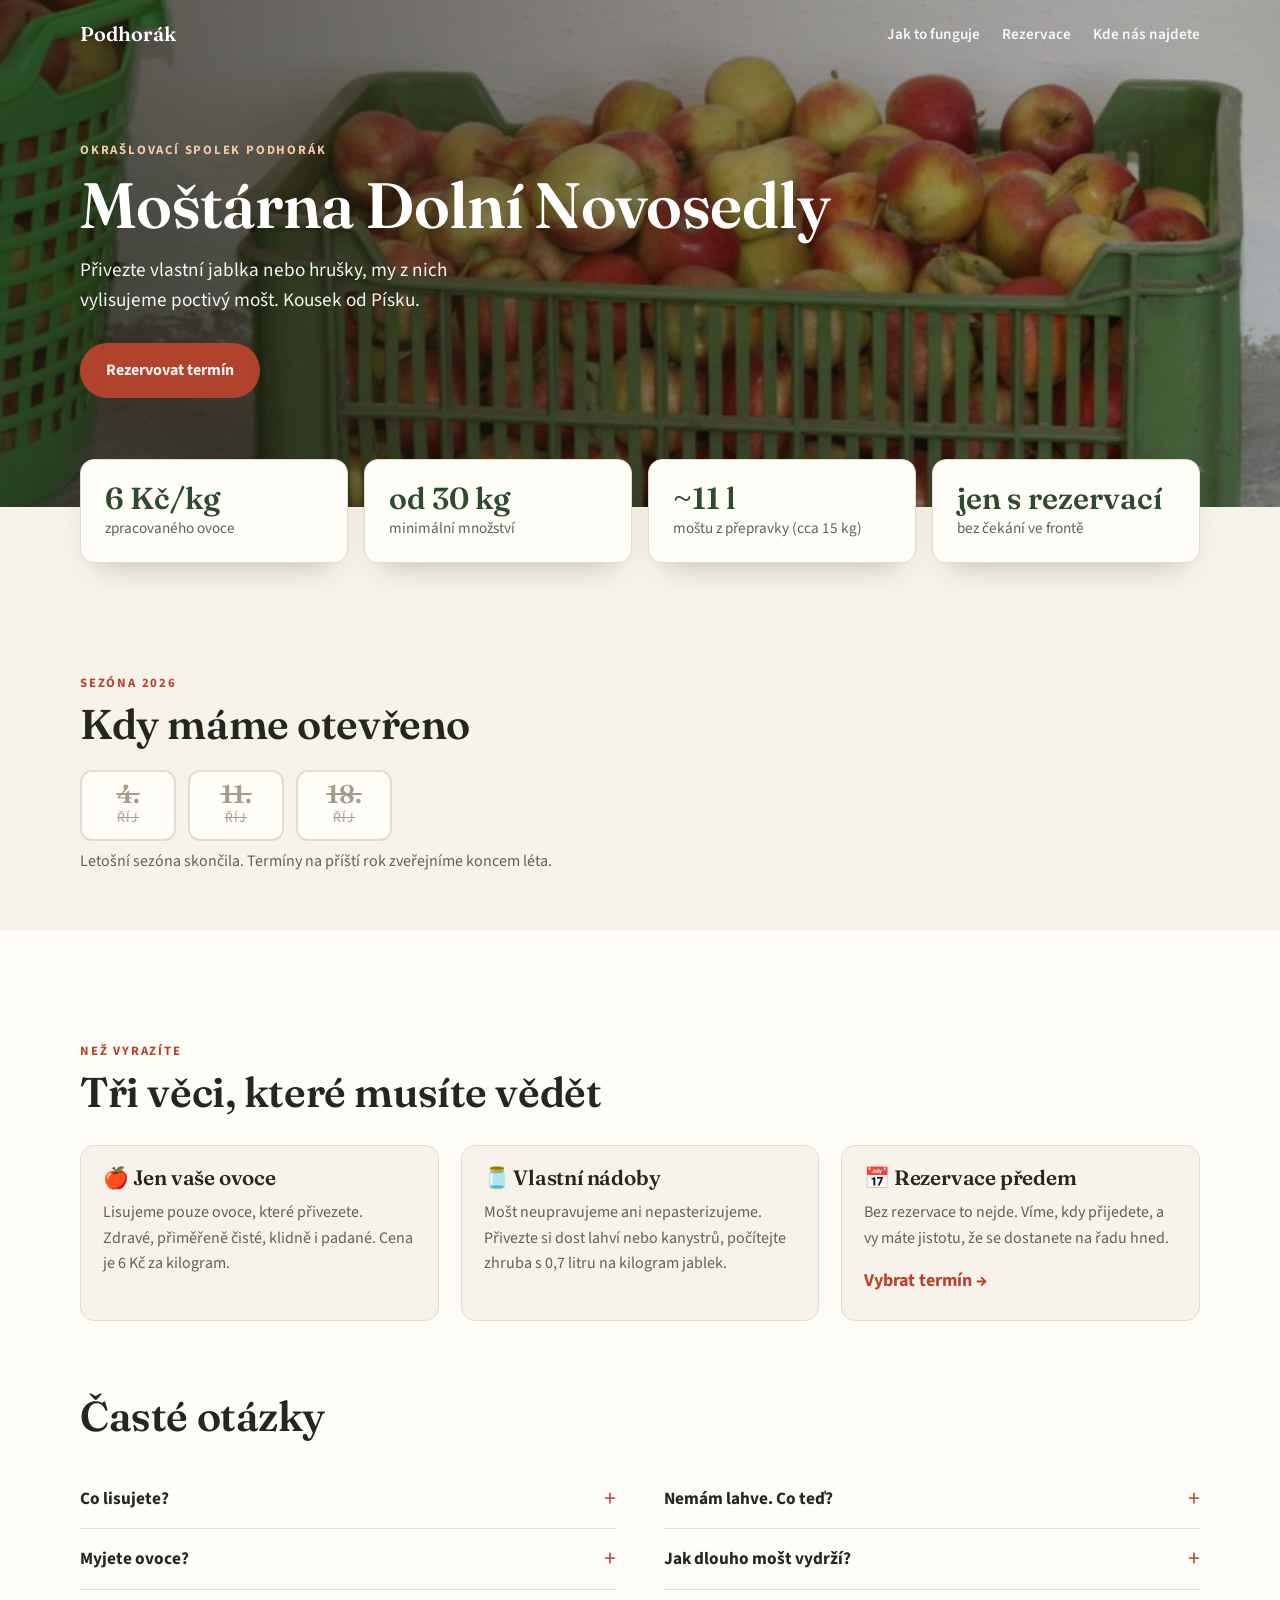
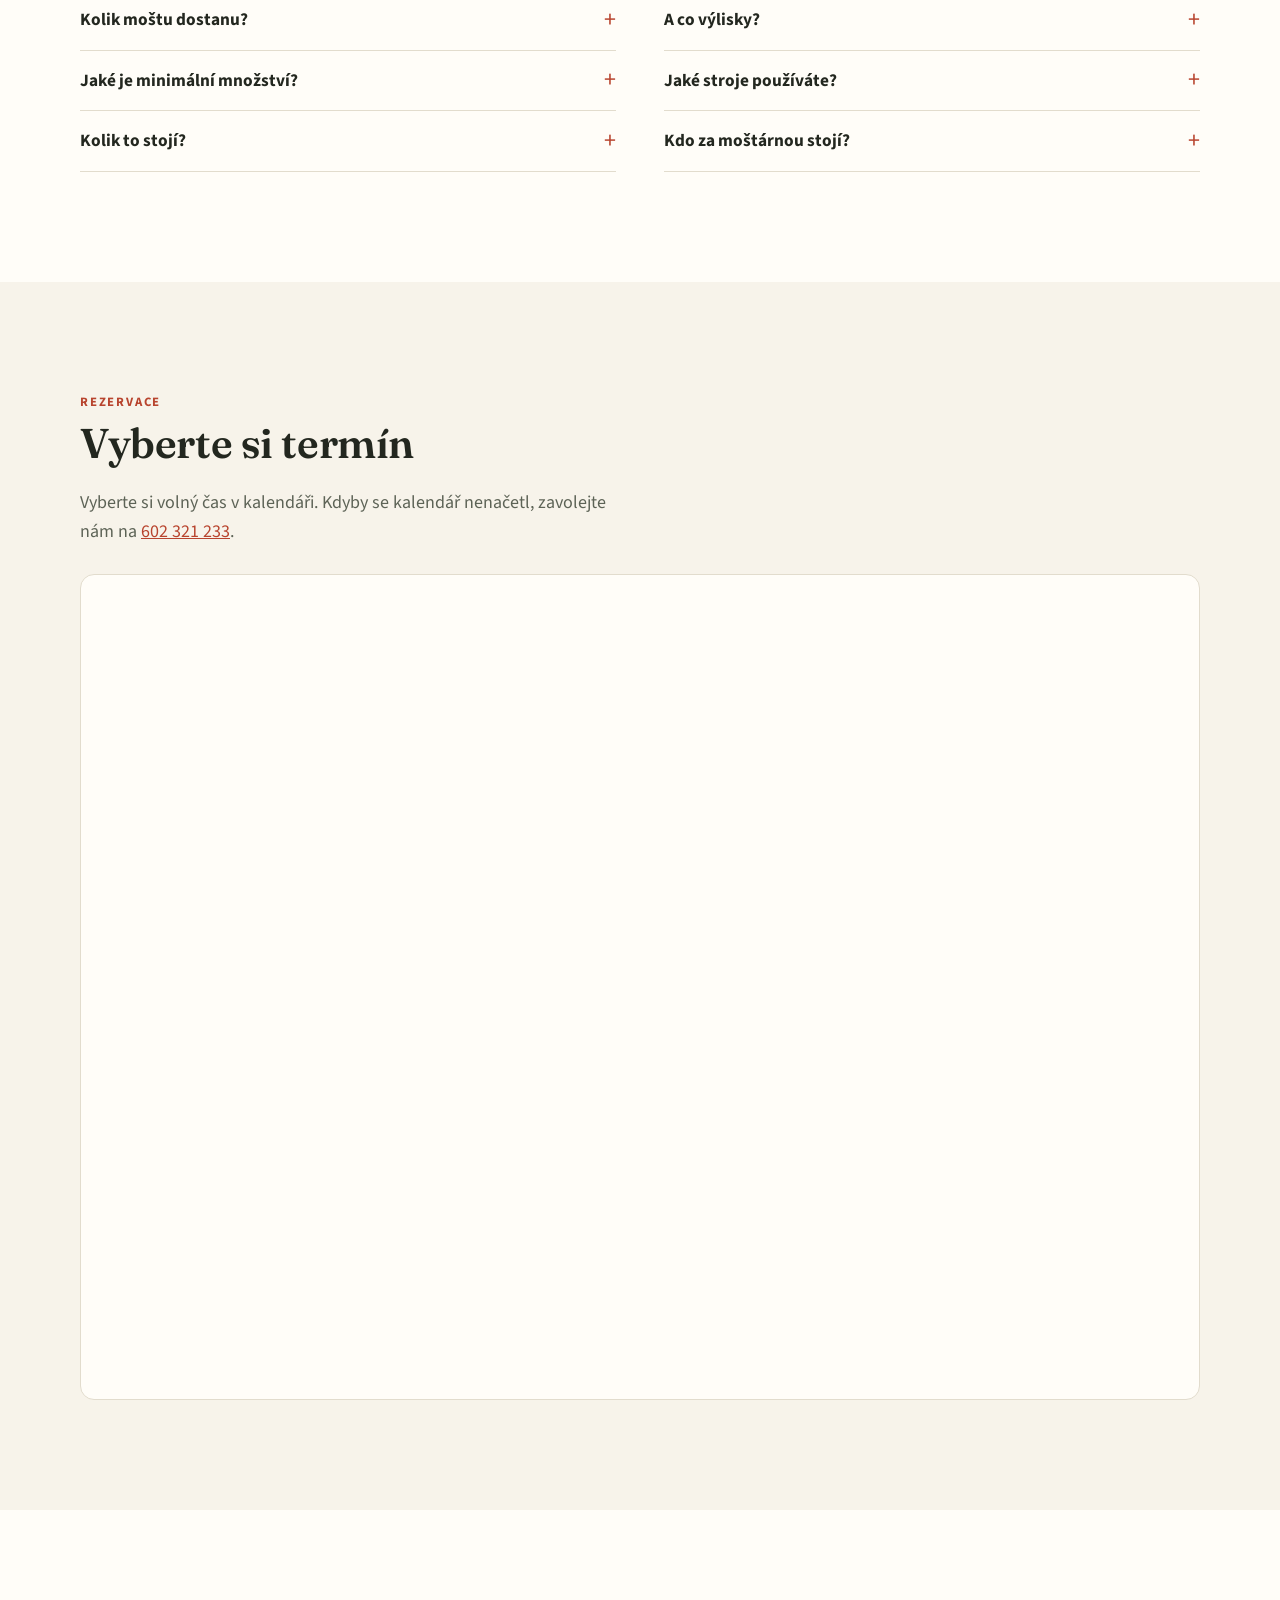
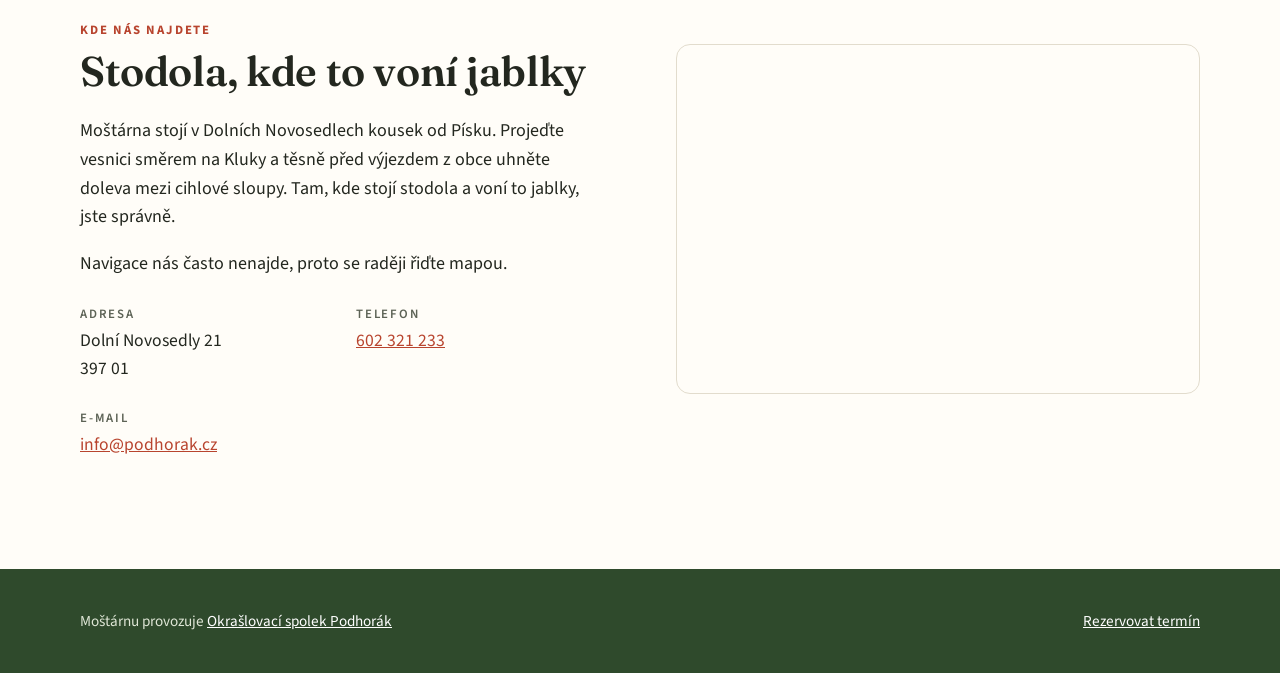
==== mostarna/index.html @ 6e4a4697 "Nový statický web pro GitHub Pages Co-Authored-By: Claude Opus 5.5 <noreply@anthropic.com> Claude-Se" ====
<!doctype html>
<html lang="cs">
<head>
  <meta charset="utf-8">
  <meta name="viewport" content="width=device-width, initial-scale=1">
  <title>Moštárna Dolní Novosedly – moštování ovoce u Písku</title>
  <meta name="description" content="Moštárna v Dolních Novosedlech u Písku. Vylisujeme mošt z vašich jablek a hrušek, 6 Kč/kg, od 30 kg ovoce, jen po rezervaci. Provozuje Okrašlovací spolek Podhorák.">
  <meta property="og:title" content="Moštárna Dolní Novosedly">
  <meta property="og:description" content="Mošt z vašeho ovoce. 6 Kč/kg, od 30 kg, jen po rezervaci.">
  <meta property="og:image" content="https://podhorak.cz/img/jablka.jpg">
  <link rel="icon" href="data:image/svg+xml,%3Csvg xmlns='http://www.w3.org/2000/svg' viewBox='0 0 100 100'%3E%3Ctext y='.9em' font-size='90'%3E🍎%3C/text%3E%3C/svg%3E">
  <link rel="preconnect" href="https://fonts.googleapis.com">
  <link rel="preconnect" href="https://fonts.gstatic.com" crossorigin>
  <link href="https://fonts.googleapis.com/css2?family=Fraunces:opsz,wght@9..144,600&family=Source+Sans+3:wght@400;600;700&display=swap" rel="stylesheet">
  <link rel="stylesheet" href="../style.css">
</head>
<body>

<nav class="nav">
  <div class="wrap">
    <a class="brand" href="../">Podhorák</a>
    <ul>
      <li class="hide-sm"><a href="#jak-to-funguje">Jak to funguje</a></li>
      <li><a href="#rezervace">Rezervace</a></li>
      <li><a href="#kde">Kde nás najdete</a></li>
    </ul>
  </div>
</nav>

<header class="page-head" style="background-image:url('../img/jablka.jpg')">
  <div class="wrap">
    <div class="eyebrow" style="color:#f3c9a8">Okrašlovací spolek Podhorák</div>
    <h1>Moštárna Dolní&nbsp;Novosedly</h1>
    <p>Přivezte vlastní jablka nebo hrušky, my z nich vylisujeme poctivý mošt. Kousek od Písku.</p>
    <p style="margin-top:1.4em"><a class="btn btn-primary" href="#rezervace">Rezervovat termín</a></p>
  </div>
</header>

<div class="wrap">
  <div class="facts">
    <div class="fact"><div class="big">6 Kč/kg</div><div class="small">zpracovaného ovoce</div></div>
    <div class="fact"><div class="big">od 30 kg</div><div class="small">minimální množství</div></div>
    <div class="fact"><div class="big">~11 l</div><div class="small">moštu z přepravky (cca 15 kg)</div></div>
    <div class="fact"><div class="big">jen s rezervací</div><div class="small">bez čekání ve frontě</div></div>
  </div>
</div>

<section style="padding-bottom:40px">
  <div class="wrap">
    <div class="eyebrow">Sezóna <span id="sezona-rok">2026</span></div>
    <h2>Kdy máme otevřeno</h2>
    <div class="dates" id="terminy">
      <div class="date"><div class="d">4.</div><div class="m">říj</div></div>
      <div class="date"><div class="d">11.</div><div class="m">říj</div></div>
      <div class="date"><div class="d">18.</div><div class="m">říj</div></div>
    </div>
    <p class="season-note" id="terminy-poznamka">Otevřeno vždy v neděli, jen po rezervaci.</p>
  </div>
</section>

<section id="jak-to-funguje" class="section-alt">
  <div class="wrap">
    <div class="eyebrow">Než vyrazíte</div>
    <h2>Tři věci, které musíte vědět</h2>
    <div class="cards" style="margin-top:28px">
      <div class="card"><div class="card-body">
        <h3>🍎 Jen vaše ovoce</h3>
        <p>Lisujeme pouze ovoce, které přivezete. Zdravé, přiměřeně čisté, klidně i padané. Cena je 6 Kč za kilogram.</p>
      </div></div>
      <div class="card"><div class="card-body">
        <h3>🫙 Vlastní nádoby</h3>
        <p>Mošt neupravujeme ani nepasterizujeme. Přivezte si dost lahví nebo kanystrů, počítejte zhruba s 0,7 litru na kilogram jablek.</p>
      </div></div>
      <div class="card"><div class="card-body">
        <h3>📅 Rezervace předem</h3>
        <p>Bez rezervace to nejde. Víme, kdy přijedete, a vy máte jistotu, že se dostanete na řadu hned.</p>
        <a class="more" href="#rezervace">Vybrat termín →</a>
      </div></div>
    </div>

    <h2 style="margin-top:72px">Časté otázky</h2>
    <div class="faq">
      <div>
        <details>
          <summary>Co lisujete?</summary>
          <p>Hlavně jablka, sem tam i hrušky. Nejlepší je tvrdé a šťavnaté ovoce. Přezrálá a moučnatá jablka se na mošt nehodí. Nahnilé nebo špinavé ovoce nezpracujeme.</p>
        </details>
        <details>
          <summary>Myjete ovoce?</summary>
          <p>Ne, ovoce musí být přiměřeně čisté už při příjezdu. Nemusí být trhané ze stromu, padané je v pořádku, hlavně ať je zdravé a čisté.</p>
        </details>
        <details>
          <summary>Kolik moštu dostanu?</summary>
          <p>Náš lis vyždímá z jablek přibližně 75 % šťávy. Z jedné přepravky (cca 15 kg) vám tak nateče kolem 11 litrů moštu. Dost na to, abyste zásobili rodinu i sousedy.</p>
        </details>
        <details>
          <summary>Jaké je minimální množství?</summary>
          <p>Lisujeme od 30 kg ovoce. Menší dávka by v lisu působila spíš jako ochutnávka než pořádná práce.</p>
        </details>
        <details>
          <summary>Kolik to stojí?</summary>
          <p>6 Kč za 1 kg zpracovaného ovoce. Cenu jsme naposledy upravili v sezóně 2025, kdy jsme ji po letech zvedli kvůli rostoucím nákladům na provoz.</p>
        </details>
      </div>
      <div>
        <details>
          <summary>Nemám lahve. Co teď?</summary>
          <p>Občas máme pár PET lahví v zásobě, ale spoléhat se na to nevyplatí. Přivezte si radši vlastní, jinak budete muset mošt vypít rovnou u stodoly.</p>
        </details>
        <details>
          <summary>Jak dlouho mošt vydrží?</summary>
          <p>Mošt je čerstvý a nepasterizovaný, takže v lednici vydrží jen pár dní. Na delší skladování si ho doma zapasterujte nebo zamrazte.</p>
        </details>
        <details>
          <summary>A co výlisky?</summary>
          <p>Po lisování zůstane zhruba čtvrtina hmotnosti ovoce jako výlisky. Zabalíme vám je do pytle a je na vás, jestli z nich bude kompost, krmení pro zvířata, nebo domácí experiment. Nechce se vám je vozit? Za 50 Kč se jich zbavíme za vás.</p>
        </details>
        <details>
          <summary>Jaké stroje používáte?</summary>
          <p>Ovoce nejdřív nadrtíme a pak slisujeme na plachetkovém lisu. Používáme spolehlivé stroje Voran z Rakouska.</p>
        </details>
        <details>
          <summary>Kdo za moštárnou stojí?</summary>
          <p>Moštárnu provozuje <a href="../">Okrašlovací spolek Podhorák</a>, skupina přátel se slabostí pro přírodu, sady a vesnický život. Lisování je jen jedna z našich aktivit, ale upřímně: ta nejšťavnatější.</p>
        </details>
      </div>
    </div>
  </div>
</section>

<section id="rezervace">
  <div class="wrap">
    <div class="eyebrow">Rezervace</div>
    <h2>Vyberte si termín</h2>
    <p style="color:var(--muted);max-width:60ch">Vyberte si volný čas v kalendáři. Kdyby se kalendář nenačetl, zavolejte nám na <a href="tel:+420602321233">602 321 233</a>.</p>
    <div class="booking">
      <div style="max-width:100%;height:800px;" class="reservanto-iframe" data-id="18848" data-resourceid="27231" data-serviceid="63495"></div>
    </div>
  </div>
</section>

<section id="kde" class="section-alt">
  <div class="wrap split" style="align-items:start">
    <div>
      <div class="eyebrow">Kde nás najdete</div>
      <h2>Stodola, kde to voní jablky</h2>
      <p>Moštárna stojí v Dolních Novosedlech kousek od Písku. Projeďte vesnici směrem na Kluky a těsně před výjezdem z obce uhněte doleva mezi cihlové sloupy. Tam, kde stojí stodola a voní to jablky, jste správně.</p>
      <p>Navigace nás často nenajde, proto se raději řiďte mapou.</p>
      <div class="contact-grid" style="margin-top:28px">
        <div><h3>Adresa</h3><p>Dolní Novosedly 21<br>397 01</p></div>
        <div><h3>Telefon</h3><p><a href="tel:+420602321233">602 321 233</a></p></div>
        <div><h3>E-mail</h3><p><a href="mailto:info@podhorak.cz">info@podhorak.cz</a></p></div>
      </div>
    </div>
    <div class="map">
      <iframe src="https://frame.mapy.cz/s/gebevecota" title="Mapa moštárny v Dolních Novosedlech" loading="lazy"></iframe>
    </div>
  </div>
</section>

<footer>
  <div class="wrap">
    <span>Moštárnu provozuje <a href="../">Okrašlovací spolek Podhorák</a></span>
    <a href="#rezervace">Rezervovat termín</a>
  </div>
</footer>

<script src="../sezona.js"></script>
<script defer src="https://booking.reservanto.cz/Script/reservanto-iframe.js"></script>
</body>
</html>
---- style.css ----
/* Okrašlovací spolek Podhorák – společné styly */
:root {
  --cream: #f7f3ea;
  --paper: #fffdf8;
  --ink: #23271f;
  --muted: #5d6356;
  --green: #2f4a2c;
  --green-soft: #e4ead9;
  --apple: #b8442e;
  --apple-dark: #963522;
  --line: #e2dccd;
  --radius: 14px;
  --serif: "Fraunces", Georgia, serif;
  --sans: "Source Sans 3", system-ui, -apple-system, "Segoe UI", sans-serif;
}

* { box-sizing: border-box; }
html { scroll-behavior: smooth; }
body {
  margin: 0;
  background: var(--cream);
  color: var(--ink);
  font-family: var(--sans);
  font-size: 18px;
  line-height: 1.6;
  -webkit-font-smoothing: antialiased;
}
img { max-width: 100%; display: block; }
a { color: var(--apple); }
a:hover { color: var(--apple-dark); }
h1, h2, h3 { font-family: var(--serif); font-weight: 600; line-height: 1.15; margin: 0 0 .5em; letter-spacing: -.01em; }
h2 { font-size: clamp(1.9rem, 4vw, 2.6rem); }
h3 { font-size: 1.3rem; }
p { margin: 0 0 1em; }

.wrap { width: min(1120px, 100% - 32px); margin-inline: auto; }
.eyebrow {
  font-size: .8rem; font-weight: 700; letter-spacing: .14em; text-transform: uppercase;
  color: var(--apple); margin-bottom: .6em;
}

/* Navigace */
.nav {
  position: absolute; inset: 0 0 auto; z-index: 10;
  padding: 18px 0;
}
.nav .wrap { display: flex; align-items: center; justify-content: space-between; gap: 16px; }
.brand { color: #fff; text-decoration: none; font-family: var(--serif); font-size: 1.25rem; font-weight: 600; }
.brand:hover { color: #fff; }
.nav ul { list-style: none; display: flex; gap: 22px; margin: 0; padding: 0; }
.nav ul a { color: #fff; text-decoration: none; font-weight: 600; font-size: .95rem; opacity: .92; }
.nav ul a:hover { opacity: 1; color: #fff; text-decoration: underline; text-underline-offset: 4px; }
.nav.solid { position: static; background: var(--green); }
@media (max-width: 640px) { .nav ul { gap: 14px; } .nav ul li.hide-sm { display: none; } }

/* Tlačítka */
.btn {
  display: inline-flex; align-items: center; gap: .5em;
  padding: .8em 1.5em; border-radius: 999px;
  font-weight: 700; font-size: 1rem; text-decoration: none;
  border: 2px solid transparent; transition: transform .15s, background .15s;
}
.btn:hover { transform: translateY(-1px); }
.btn-primary { background: var(--apple); color: #fff; }
.btn-primary:hover { background: var(--apple-dark); color: #fff; }
.btn-ghost { border-color: rgba(255,255,255,.85); color: #fff; }
.btn-ghost:hover { background: rgba(255,255,255,.12); color: #fff; }
.btn-green { background: var(--green); color: #fff; }
.btn-green:hover { background: #22371f; color: #fff; }

/* Hero s prolínáním fotek */
.hero {
  position: relative; min-height: 100svh; display: grid; place-items: center;
  color: #fff; text-align: center; overflow: hidden; background: #3b4a33;
}
.hero .slide {
  position: absolute; inset: 0; background-size: cover; background-position: center;
  opacity: 0; animation: fade 21s infinite;
}
.hero .slide:nth-child(1) { animation-delay: 0s; }
.hero .slide:nth-child(2) { animation-delay: 7s; }
.hero .slide:nth-child(3) { animation-delay: 14s; }
@keyframes fade {
  0% { opacity: 0; transform: scale(1.04); }
  5% { opacity: 1; }
  33% { opacity: 1; }
  38% { opacity: 0; transform: scale(1); }
  100% { opacity: 0; }
}
@media (prefers-reduced-motion: reduce) {
  .hero .slide { animation: none; }
  .hero .slide:nth-child(1) { opacity: 1; }
}
.hero::after {
  content: ""; position: absolute; inset: 0;
  background: linear-gradient(180deg, rgba(0,0,0,.35) 0%, rgba(0,0,0,.15) 40%, rgba(0,0,0,.5) 100%);
}
.hero-content { position: relative; z-index: 2; padding: 120px 16px 80px; }
.hero h1 { font-size: clamp(2.4rem, 7vw, 4.6rem); margin-bottom: .25em; text-shadow: 0 2px 20px rgba(0,0,0,.3); }
.hero .lead { font-size: clamp(1.05rem, 2.4vw, 1.3rem); max-width: 34ch; margin: 0 auto 1.8em; opacity: .95; }
.hero .actions { display: flex; gap: 14px; justify-content: center; flex-wrap: wrap; }

/* Pruh se sezónou moštárny */
.season-strip {
  background: var(--green); color: #fff; padding: 18px 0;
}
.season-strip .wrap { display: flex; align-items: center; justify-content: space-between; gap: 16px; flex-wrap: wrap; }
.season-strip p { margin: 0; font-size: 1.05rem; }
.season-strip strong { font-weight: 700; }
.season-strip a.btn { padding: .6em 1.2em; }

/* Sekce */
section { padding: clamp(64px, 9vw, 110px) 0; }
.section-alt { background: var(--paper); }

.split { display: grid; grid-template-columns: 1fr 1fr; gap: clamp(32px, 6vw, 72px); align-items: center; }
@media (max-width: 820px) { .split { grid-template-columns: 1fr; } }
.photo { border-radius: var(--radius); overflow: hidden; box-shadow: 0 20px 40px -18px rgba(35,39,31,.35); }
.photo img { width: 100%; height: 100%; object-fit: cover; }

/* Aktivity */
.cards { display: grid; grid-template-columns: repeat(auto-fit, minmax(240px, 1fr)); gap: 22px; margin-top: 36px; }
.card {
  background: var(--paper); border: 1px solid var(--line); border-radius: var(--radius);
  overflow: hidden; display: flex; flex-direction: column;
}
.section-alt .card { background: var(--cream); }
.card img { aspect-ratio: 4 / 3; object-fit: cover; width: 100%; height: auto; }
.card-body { padding: 20px 22px 24px; flex: 1; display: flex; flex-direction: column; }
.card-body p { color: var(--muted); font-size: 1rem; }
.card-body .more { margin-top: auto; font-weight: 700; text-decoration: none; }
.card-body .more:hover { text-decoration: underline; }

/* Galerie křížů */
.gallery { display: grid; grid-template-columns: repeat(4, 1fr); gap: 12px; margin-top: 32px; }
.gallery figure { margin: 0; border-radius: 10px; overflow: hidden; }
.gallery img { aspect-ratio: 1; object-fit: cover; width: 100%; transition: transform .4s; }
.gallery figure:hover img { transform: scale(1.04); }
@media (max-width: 720px) { .gallery { grid-template-columns: repeat(2, 1fr); } }

/* Členství */
.join {
  background: var(--apple); color: #fff; border-radius: var(--radius);
  padding: clamp(32px, 5vw, 56px); display: flex; justify-content: space-between; align-items: center;
  gap: 24px; flex-wrap: wrap;
}
.join h2 { margin: 0 0 .2em; }
.join p { margin: 0; opacity: .92; }
.join .btn { background: #fff; color: var(--apple-dark); }
.join .btn:hover { background: var(--cream); color: var(--apple-dark); }

/* Kontakt */
.contact-grid { display: grid; grid-template-columns: repeat(auto-fit, minmax(220px, 1fr)); gap: 28px; margin-top: 28px; }
.contact-grid h3 { font-family: var(--sans); font-size: .8rem; letter-spacing: .14em; text-transform: uppercase; color: var(--muted); margin-bottom: .4em; }
.contact-grid p { margin: 0; font-size: 1.1rem; }

/* Moštárna – podstránka */
.page-head {
  position: relative; color: #fff; padding: clamp(80px, 12vw, 140px) 0 clamp(56px, 8vw, 90px);
  background: #4a3a24 center / cover no-repeat;
}
.page-head::after { content: ""; position: absolute; inset: 0; background: linear-gradient(90deg, rgba(30,24,14,.75), rgba(30,24,14,.3)); }
.page-head .wrap { position: relative; z-index: 2; }
.page-head h1 { font-size: clamp(2.4rem, 6vw, 4rem); margin-bottom: .2em; }
.page-head p { font-size: 1.2rem; max-width: 40ch; opacity: .95; }

.facts { display: grid; grid-template-columns: repeat(auto-fit, minmax(200px, 1fr)); gap: 16px; margin-top: -48px; position: relative; z-index: 3; }
.fact {
  background: var(--paper); border-radius: var(--radius); padding: 22px 24px;
  box-shadow: 0 16px 34px -20px rgba(35,39,31,.4); border: 1px solid var(--line);
}
.fact .big { font-family: var(--serif); font-size: 1.9rem; font-weight: 600; color: var(--green); line-height: 1.1; }
.fact .small { color: var(--muted); font-size: .95rem; }

.dates { display: flex; gap: 12px; flex-wrap: wrap; margin: 18px 0 8px; }
.date {
  background: var(--paper); border: 2px solid var(--green); color: var(--green);
  border-radius: 12px; padding: 10px 16px; text-align: center; min-width: 96px;
}
.date .d { font-family: var(--serif); font-size: 1.6rem; font-weight: 600; line-height: 1; }
.date .m { font-size: .85rem; text-transform: uppercase; letter-spacing: .08em; }
.date.past { border-color: var(--line); color: #a39d8e; text-decoration: line-through; }
.date.next { background: var(--green); color: #fff; }
.season-note { color: var(--muted); font-size: 1rem; }

.faq { display: grid; grid-template-columns: repeat(2, 1fr); gap: 0 48px; margin-top: 28px; }
@media (max-width: 820px) { .faq { grid-template-columns: 1fr; } }
details { border-bottom: 1px solid var(--line); padding: 16px 0; }
summary {
  cursor: pointer; font-weight: 700; font-size: 1.08rem; list-style: none;
  display: flex; justify-content: space-between; gap: 16px; align-items: center;
}
summary::-webkit-details-marker { display: none; }
summary::after { content: "+"; font-size: 1.5rem; font-weight: 400; color: var(--apple); line-height: 1; }
details[open] summary::after { content: "−"; }
details p { margin: .7em 0 0; color: var(--muted); }

.booking { background: var(--paper); border: 1px solid var(--line); border-radius: var(--radius); padding: 12px; margin-top: 28px; }
.booking .reservanto-iframe { max-width: 100% !important; width: 100%; }

.map { border-radius: var(--radius); overflow: hidden; border: 1px solid var(--line); margin-top: 24px; aspect-ratio: 3 / 2; }
.map iframe { width: 100%; height: 100%; border: 0; display: block; }
@media (max-width: 600px) { .map { aspect-ratio: 1; } }

/* Patička */
footer { background: var(--green); color: #dfe6d6; padding: 40px 0; font-size: .95rem; }
footer .wrap { display: flex; justify-content: space-between; gap: 20px; flex-wrap: wrap; }
footer a { color: #fff; }
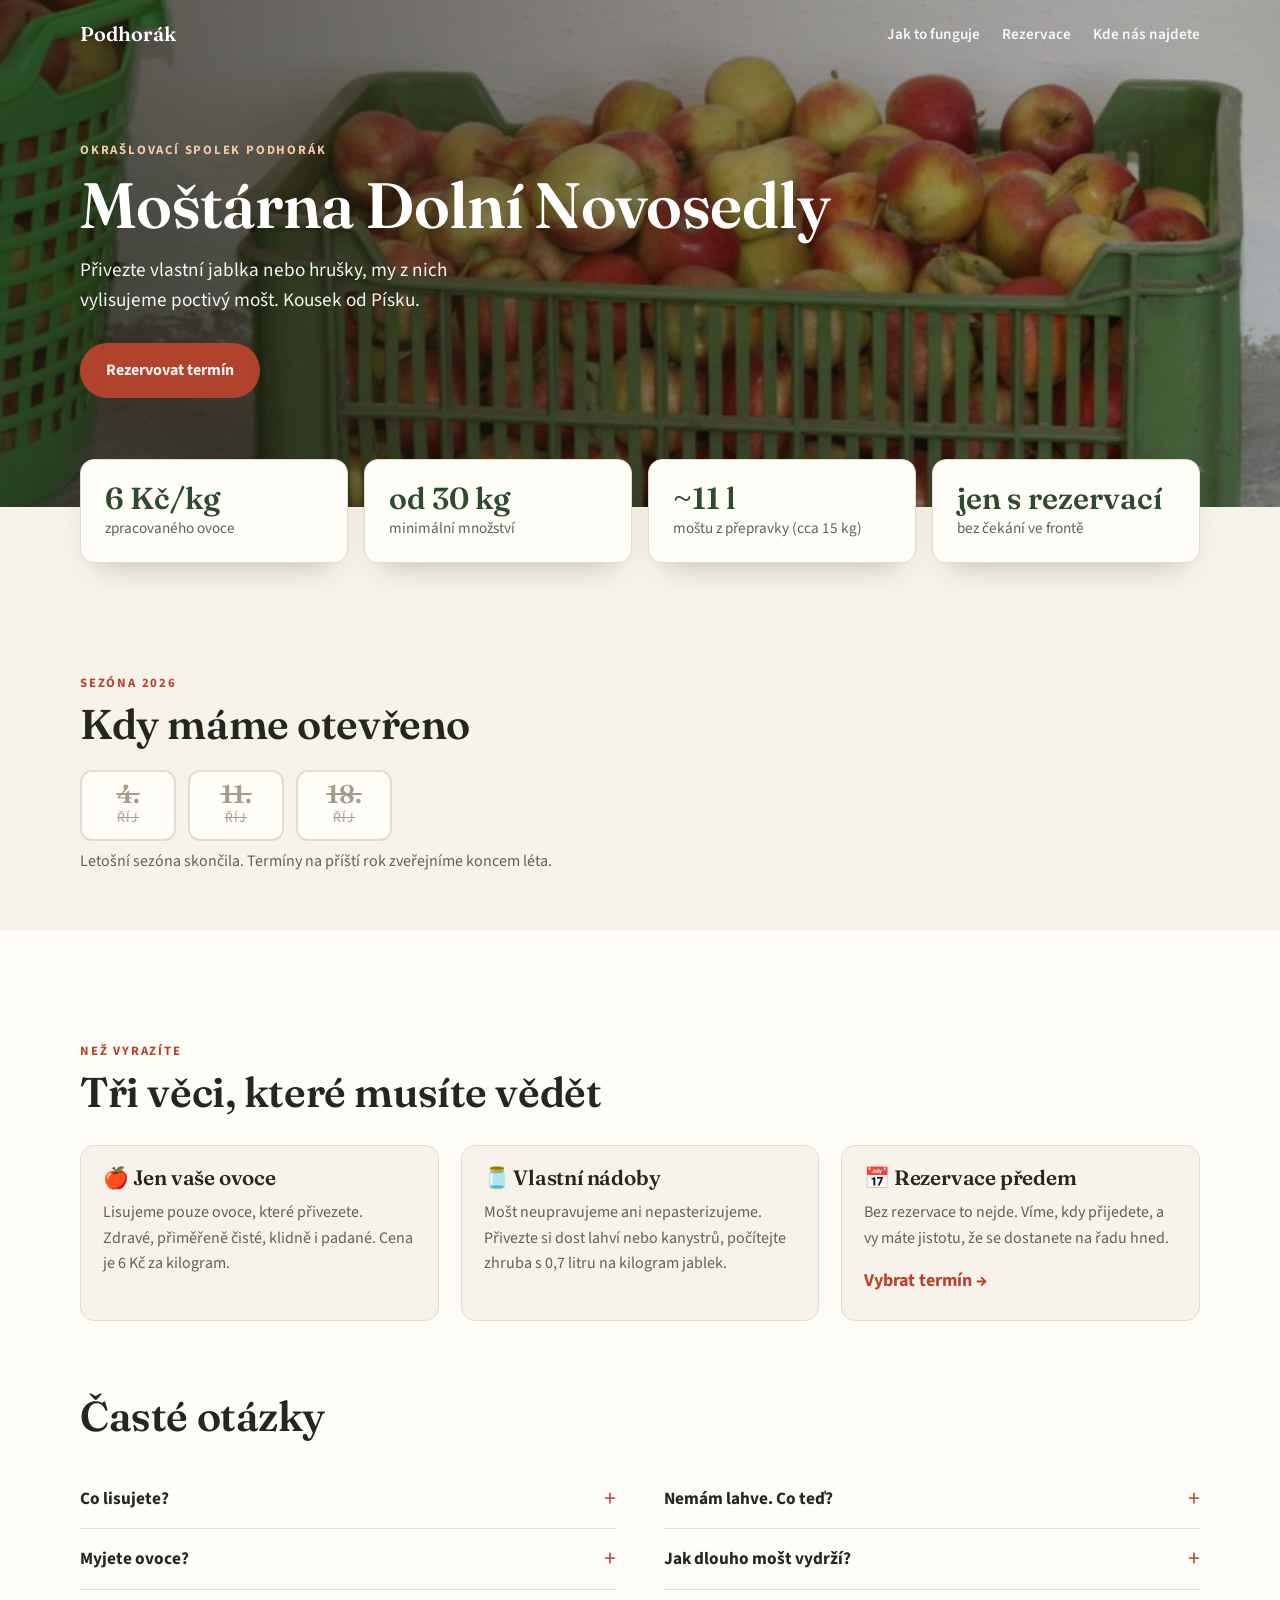
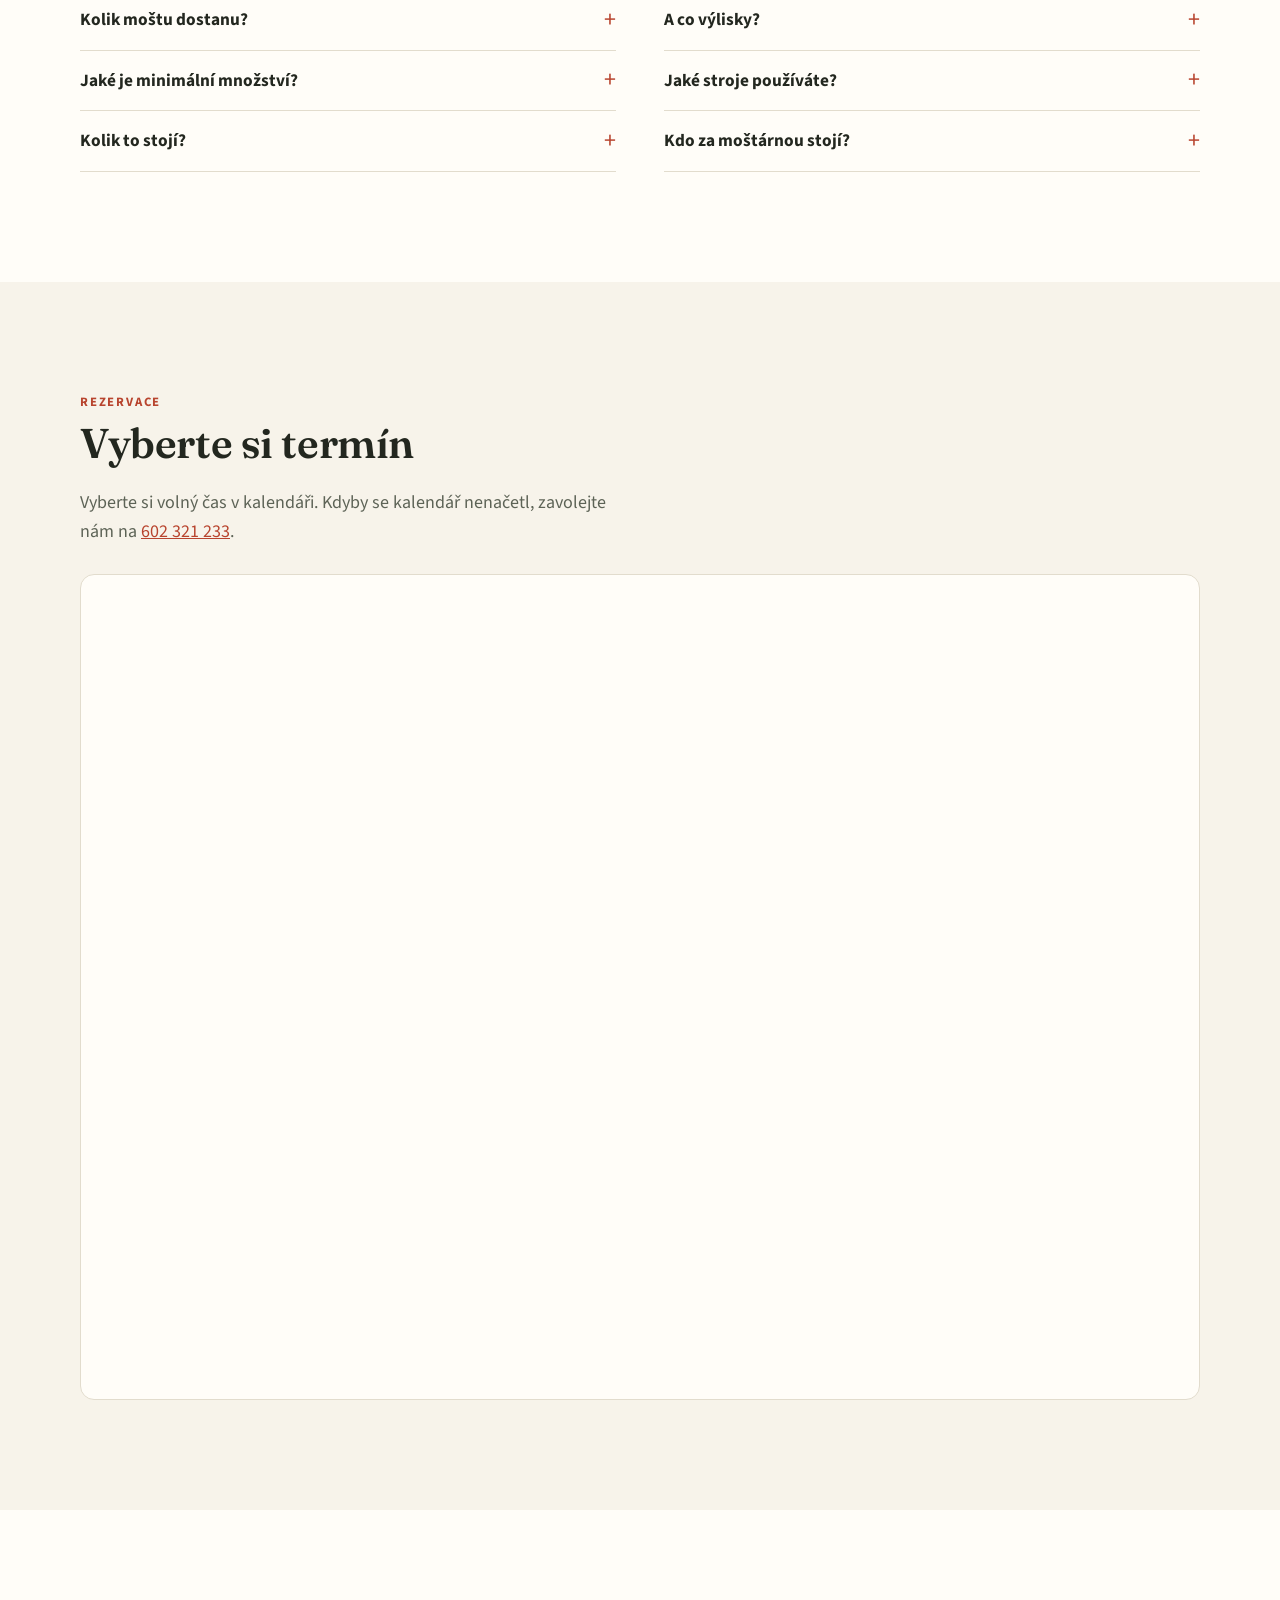
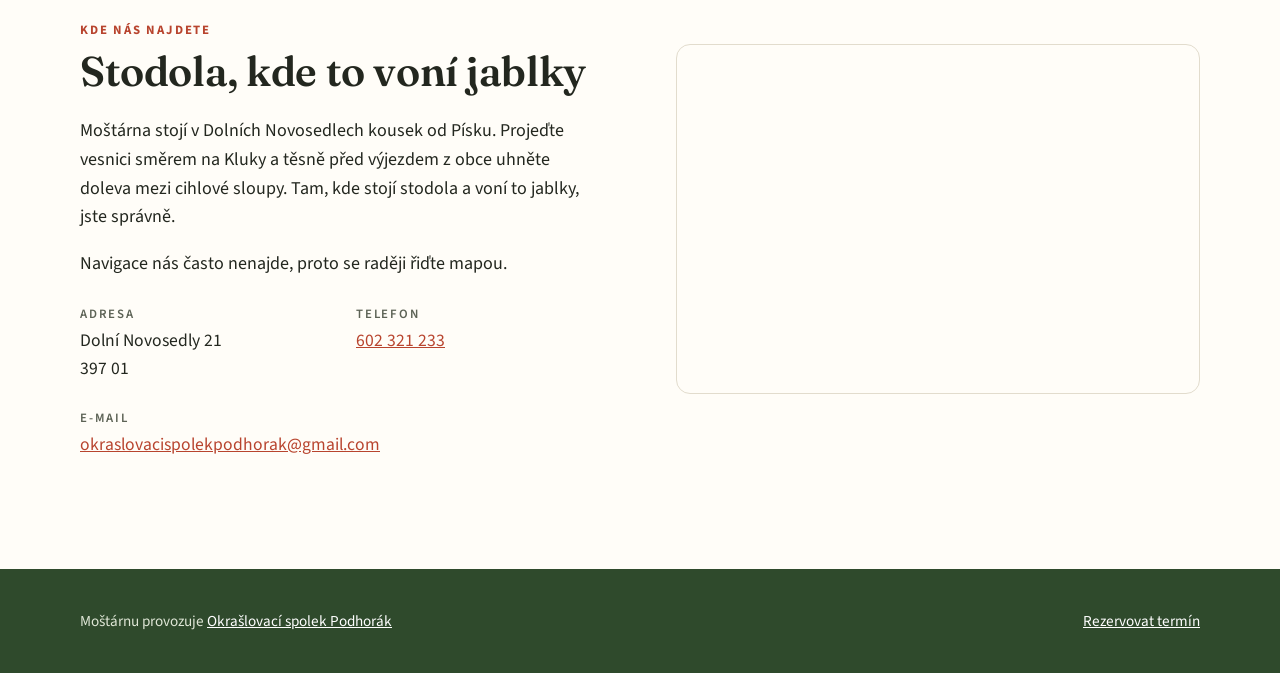
==== commit 48f4139c: "Nový kontaktní e-mail spolku Co-Authored-By: Claude Opus 5.5 <noreply@anthropic.com> Claude-Session:" ====
--- a/mostarna/index.html
+++ b/mostarna/index.html
@@ -18,7 +18,7 @@
 
 <nav class="nav">
   <div class="wrap">
-    <a class="brand" href="../">Podhorák</a>
+    <a class="brand" href="../index.html">Podhorák</a>
     <ul>
       <li class="hide-sm"><a href="#jak-to-funguje">Jak to funguje</a></li>
       <li><a href="#rezervace">Rezervace</a></li>
@@ -121,7 +121,7 @@
         </details>
         <details>
           <summary>Kdo za moštárnou stojí?</summary>
-          <p>Moštárnu provozuje <a href="../">Okrašlovací spolek Podhorák</a>, skupina přátel se slabostí pro přírodu, sady a vesnický život. Lisování je jen jedna z našich aktivit, ale upřímně: ta nejšťavnatější.</p>
+          <p>Moštárnu provozuje <a href="../index.html">Okrašlovací spolek Podhorák</a>, skupina přátel se slabostí pro přírodu, sady a vesnický život. Lisování je jen jedna z našich aktivit, ale upřímně: ta nejšťavnatější.</p>
         </details>
       </div>
     </div>
@@ -149,7 +149,7 @@
       <div class="contact-grid" style="margin-top:28px">
         <div><h3>Adresa</h3><p>Dolní Novosedly 21<br>397 01</p></div>
         <div><h3>Telefon</h3><p><a href="tel:+420602321233">602 321 233</a></p></div>
-        <div><h3>E-mail</h3><p><a href="mailto:info@podhorak.cz">info@podhorak.cz</a></p></div>
+        <div><h3>E-mail</h3><p><a href="mailto:okraslovacispolekpodhorak@gmail.com">okraslovacispolekpodhorak@gmail.com</a></p></div>
       </div>
     </div>
     <div class="map">
@@ -160,7 +160,7 @@
 
 <footer>
   <div class="wrap">
-    <span>Moštárnu provozuje <a href="../">Okrašlovací spolek Podhorák</a></span>
+    <span>Moštárnu provozuje <a href="../index.html">Okrašlovací spolek Podhorák</a></span>
     <a href="#rezervace">Rezervovat termín</a>
   </div>
 </footer>
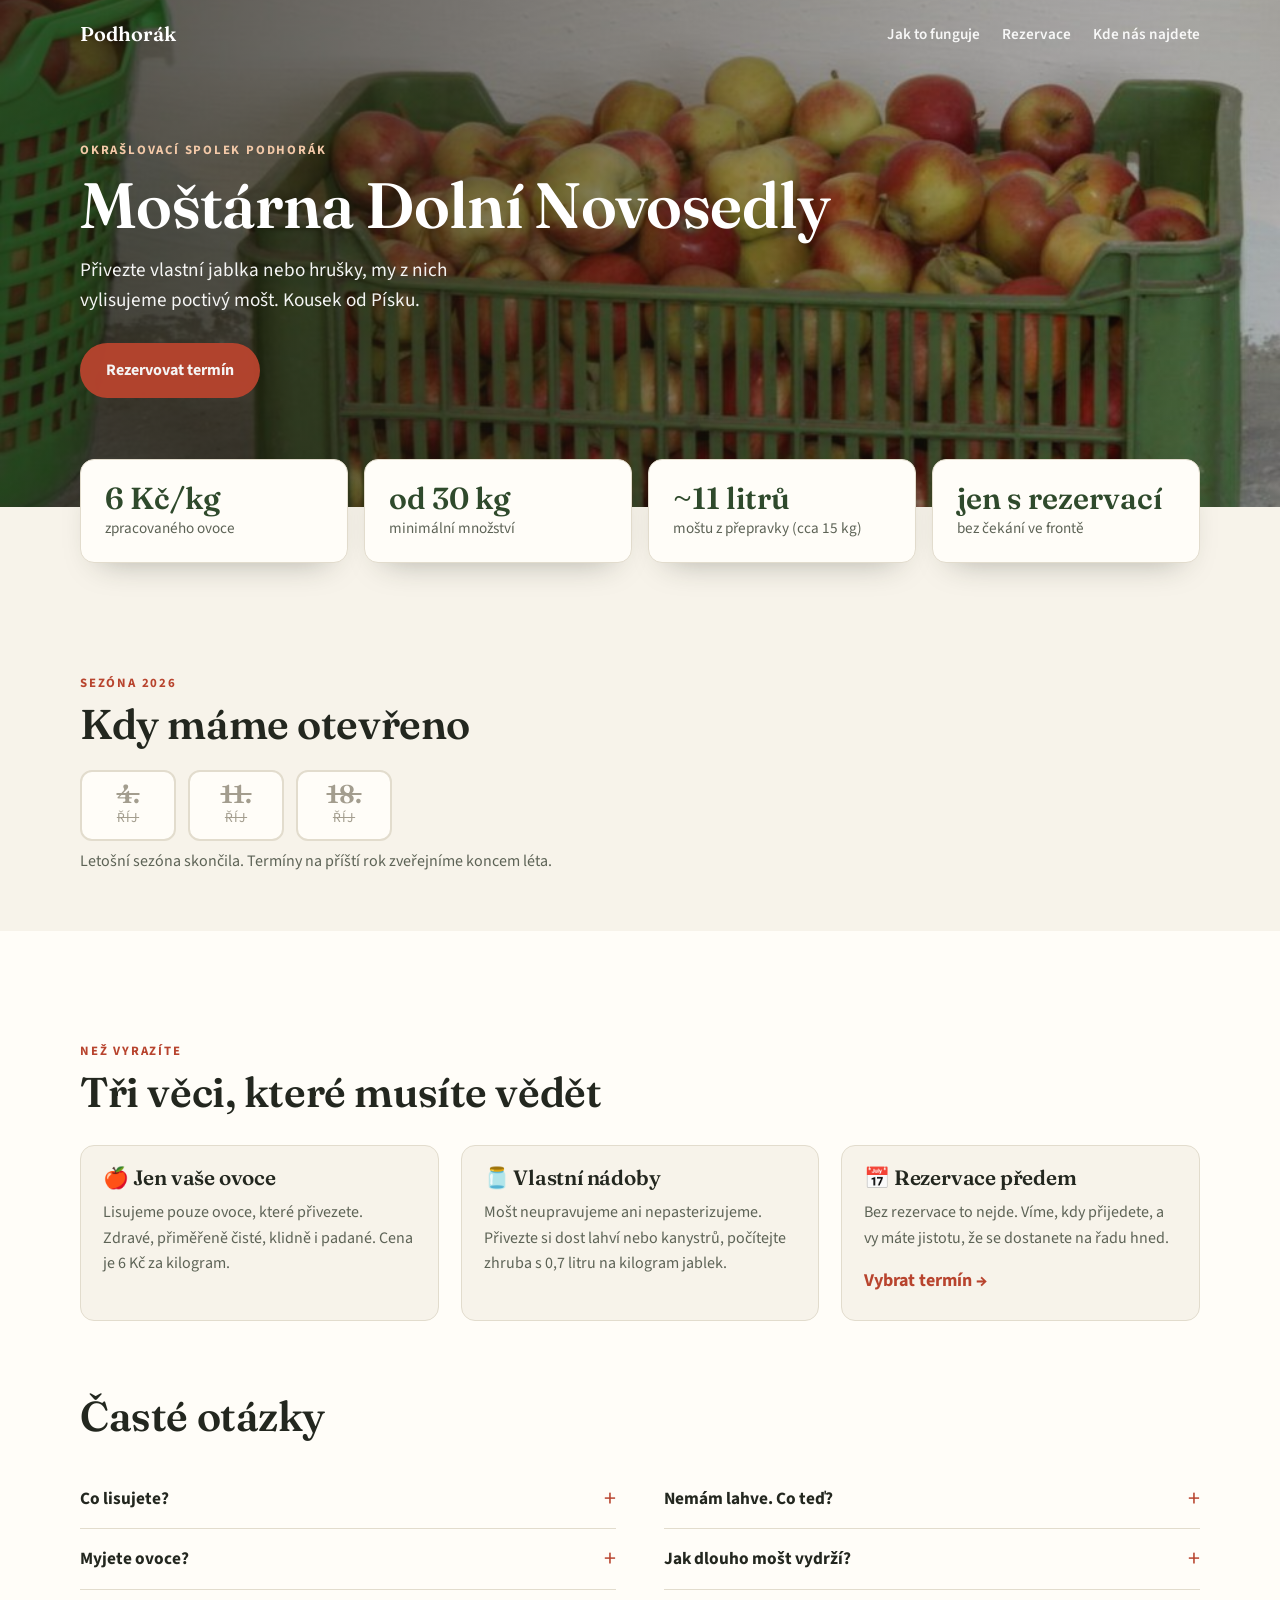
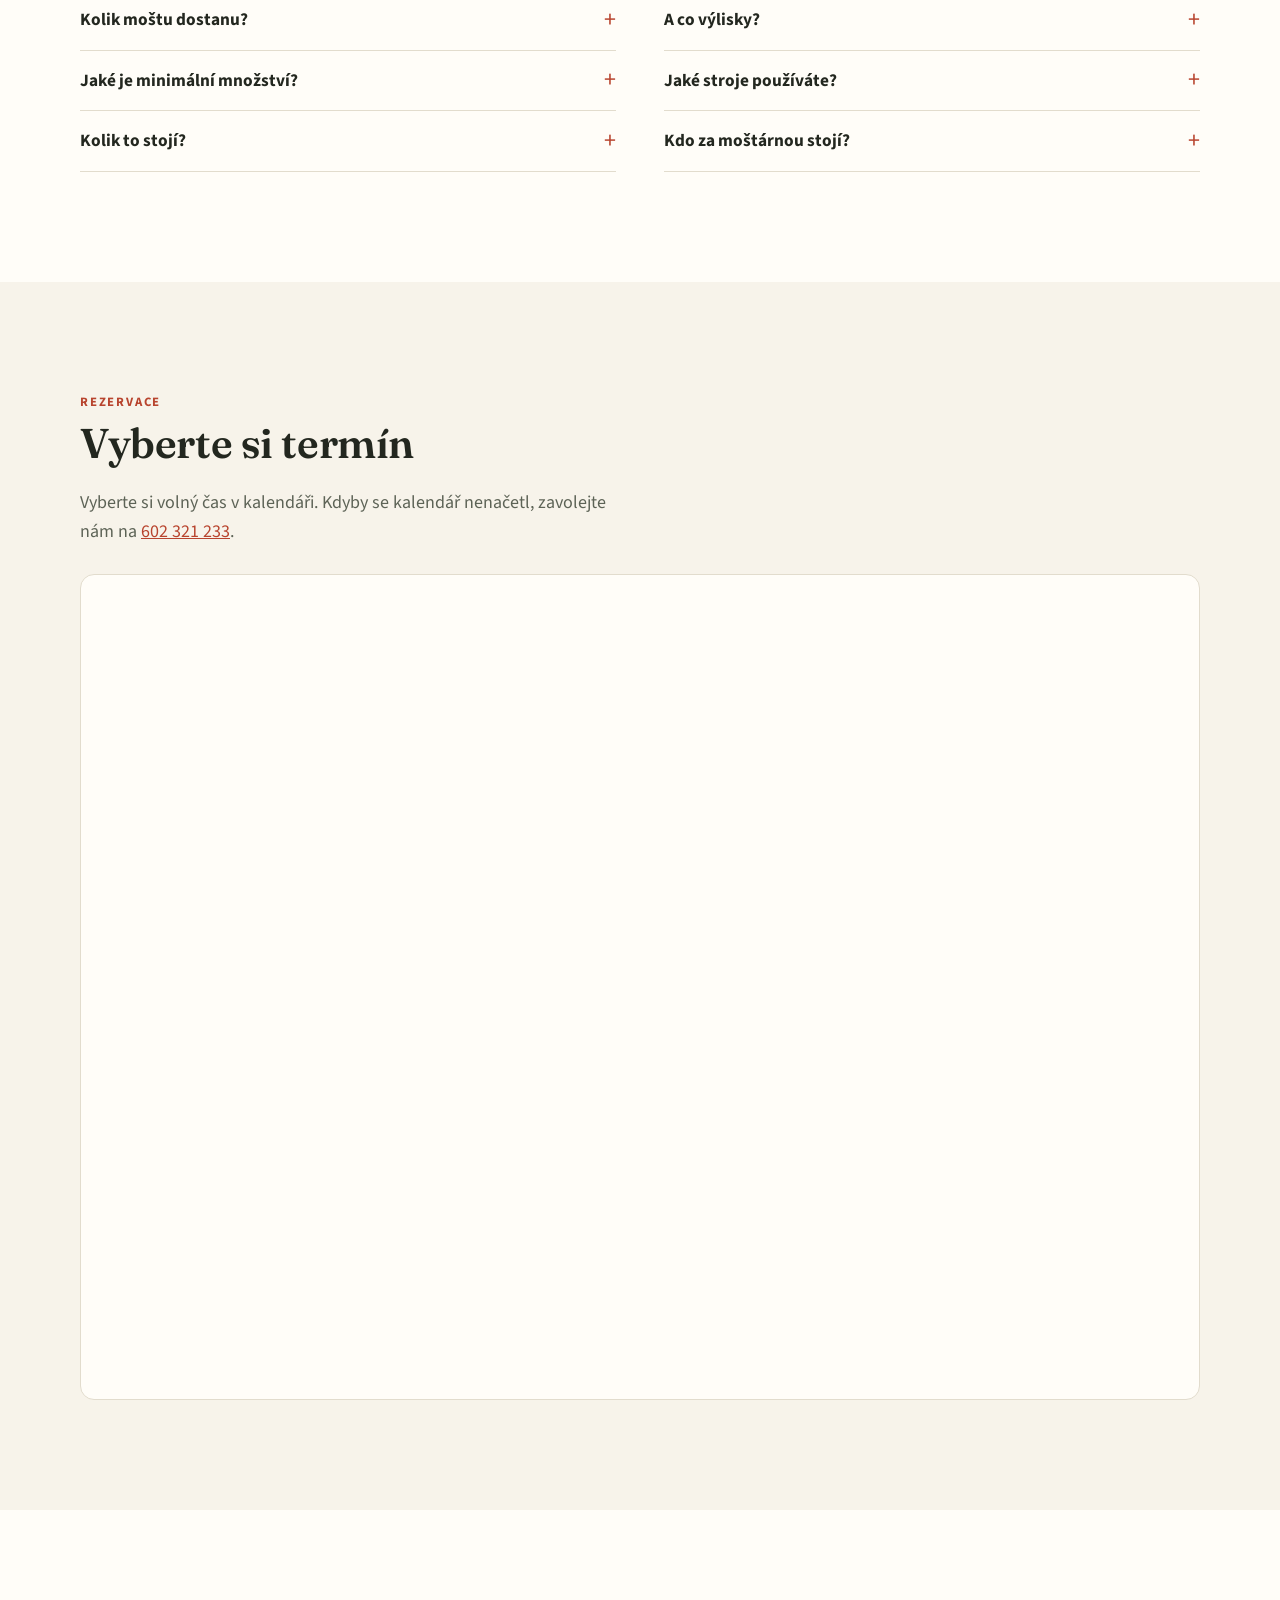
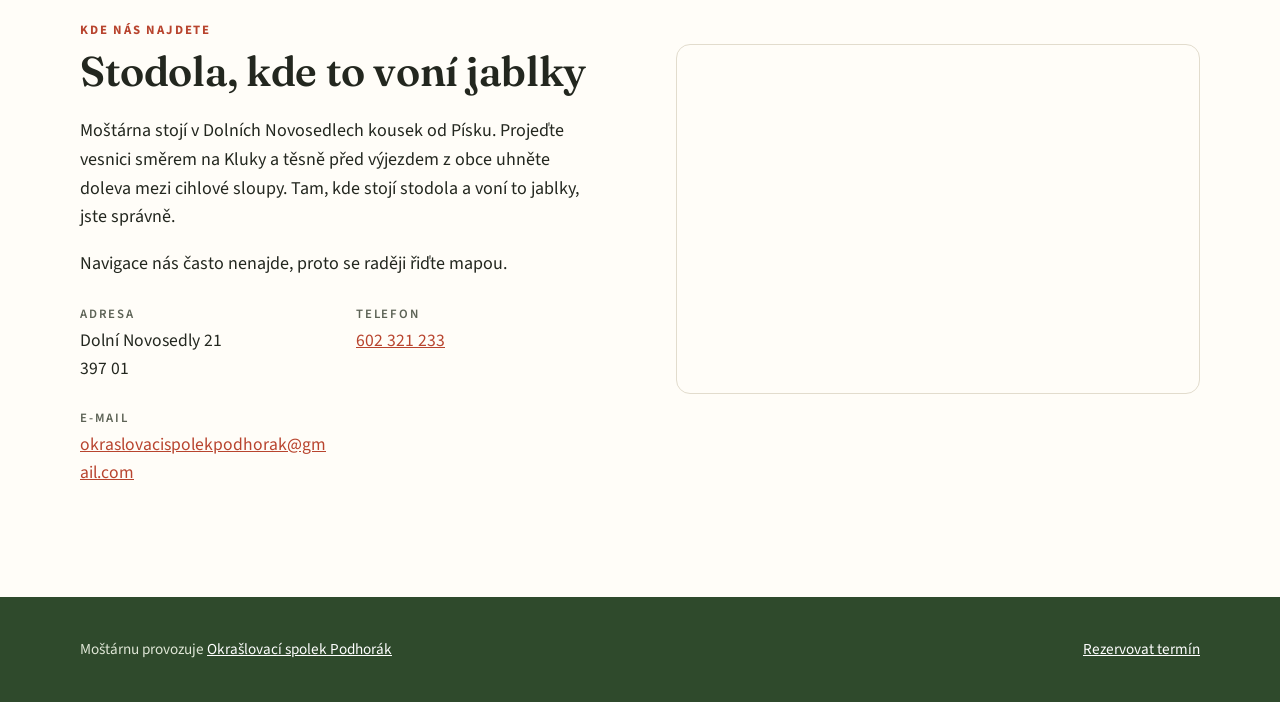
==== commit 6ce94d92: "Drobné úpravy: bez galerie křížů, účet není odkaz, 11 litrů Co-Authored-By: Claude Opus 5.5 <noreply" ====
--- a/mostarna/index.html
+++ b/mostarna/index.html
@@ -3,6 +3,7 @@
 <head>
   <meta charset="utf-8">
   <meta name="viewport" content="width=device-width, initial-scale=1">
+  <meta name="format-detection" content="telephone=no">
   <title>Moštárna Dolní Novosedly – moštování ovoce u Písku</title>
   <meta name="description" content="Moštárna v Dolních Novosedlech u Písku. Vylisujeme mošt z vašich jablek a hrušek, 6 Kč/kg, od 30 kg ovoce, jen po rezervaci. Provozuje Okrašlovací spolek Podhorák.">
   <meta property="og:title" content="Moštárna Dolní Novosedly">
@@ -40,7 +41,7 @@
   <div class="facts">
     <div class="fact"><div class="big">6 Kč/kg</div><div class="small">zpracovaného ovoce</div></div>
     <div class="fact"><div class="big">od 30 kg</div><div class="small">minimální množství</div></div>
-    <div class="fact"><div class="big">~11 l</div><div class="small">moštu z přepravky (cca 15 kg)</div></div>
+    <div class="fact"><div class="big">~11 litrů</div><div class="small">moštu z přepravky (cca 15 kg)</div></div>
     <div class="fact"><div class="big">jen s rezervací</div><div class="small">bez čekání ve frontě</div></div>
   </div>
 </div>
--- a/style.css
+++ b/style.css
@@ -152,7 +152,7 @@
 /* Kontakt */
 .contact-grid { display: grid; grid-template-columns: repeat(auto-fit, minmax(220px, 1fr)); gap: 28px; margin-top: 28px; }
 .contact-grid h3 { font-family: var(--sans); font-size: .8rem; letter-spacing: .14em; text-transform: uppercase; color: var(--muted); margin-bottom: .4em; }
-.contact-grid p { margin: 0; font-size: 1.1rem; }
+.contact-grid p { margin: 0; font-size: 1.1rem; overflow-wrap: anywhere; }
 
 /* Moštárna – podstránka */
 .page-head {
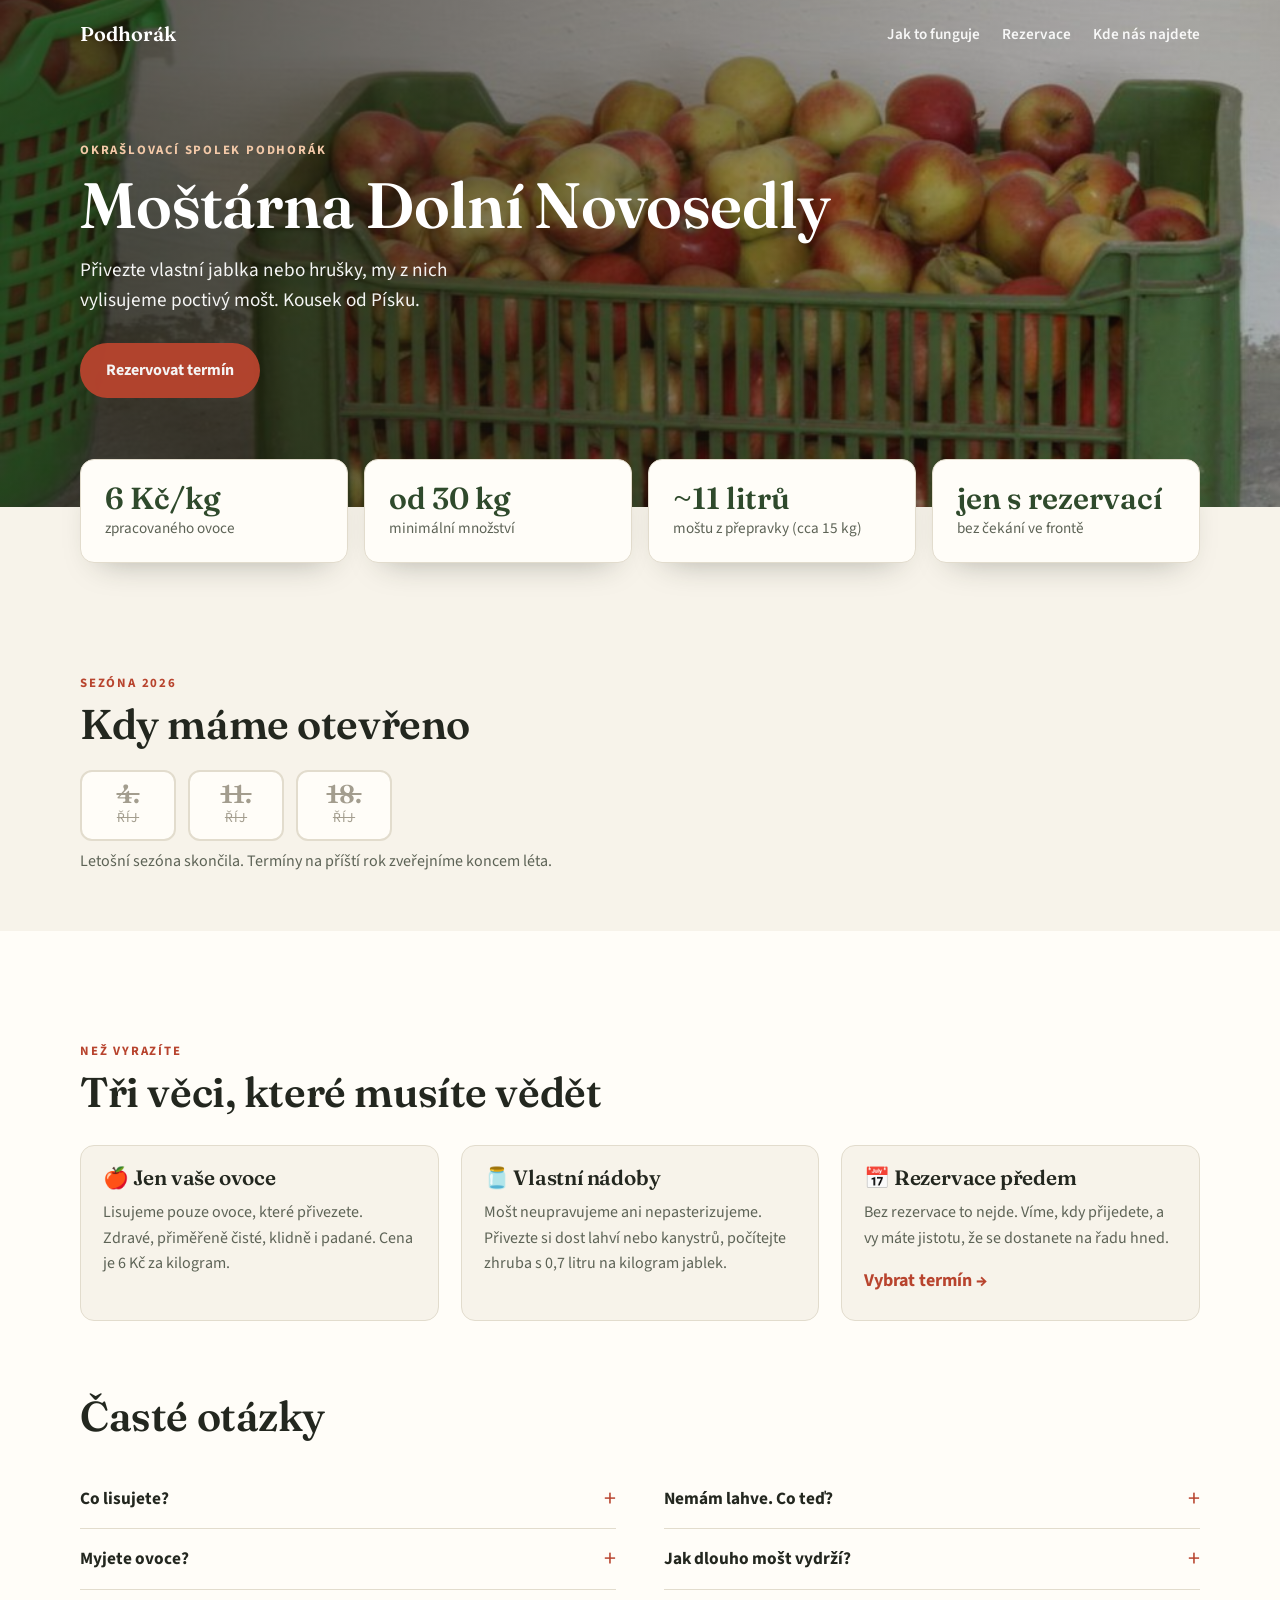
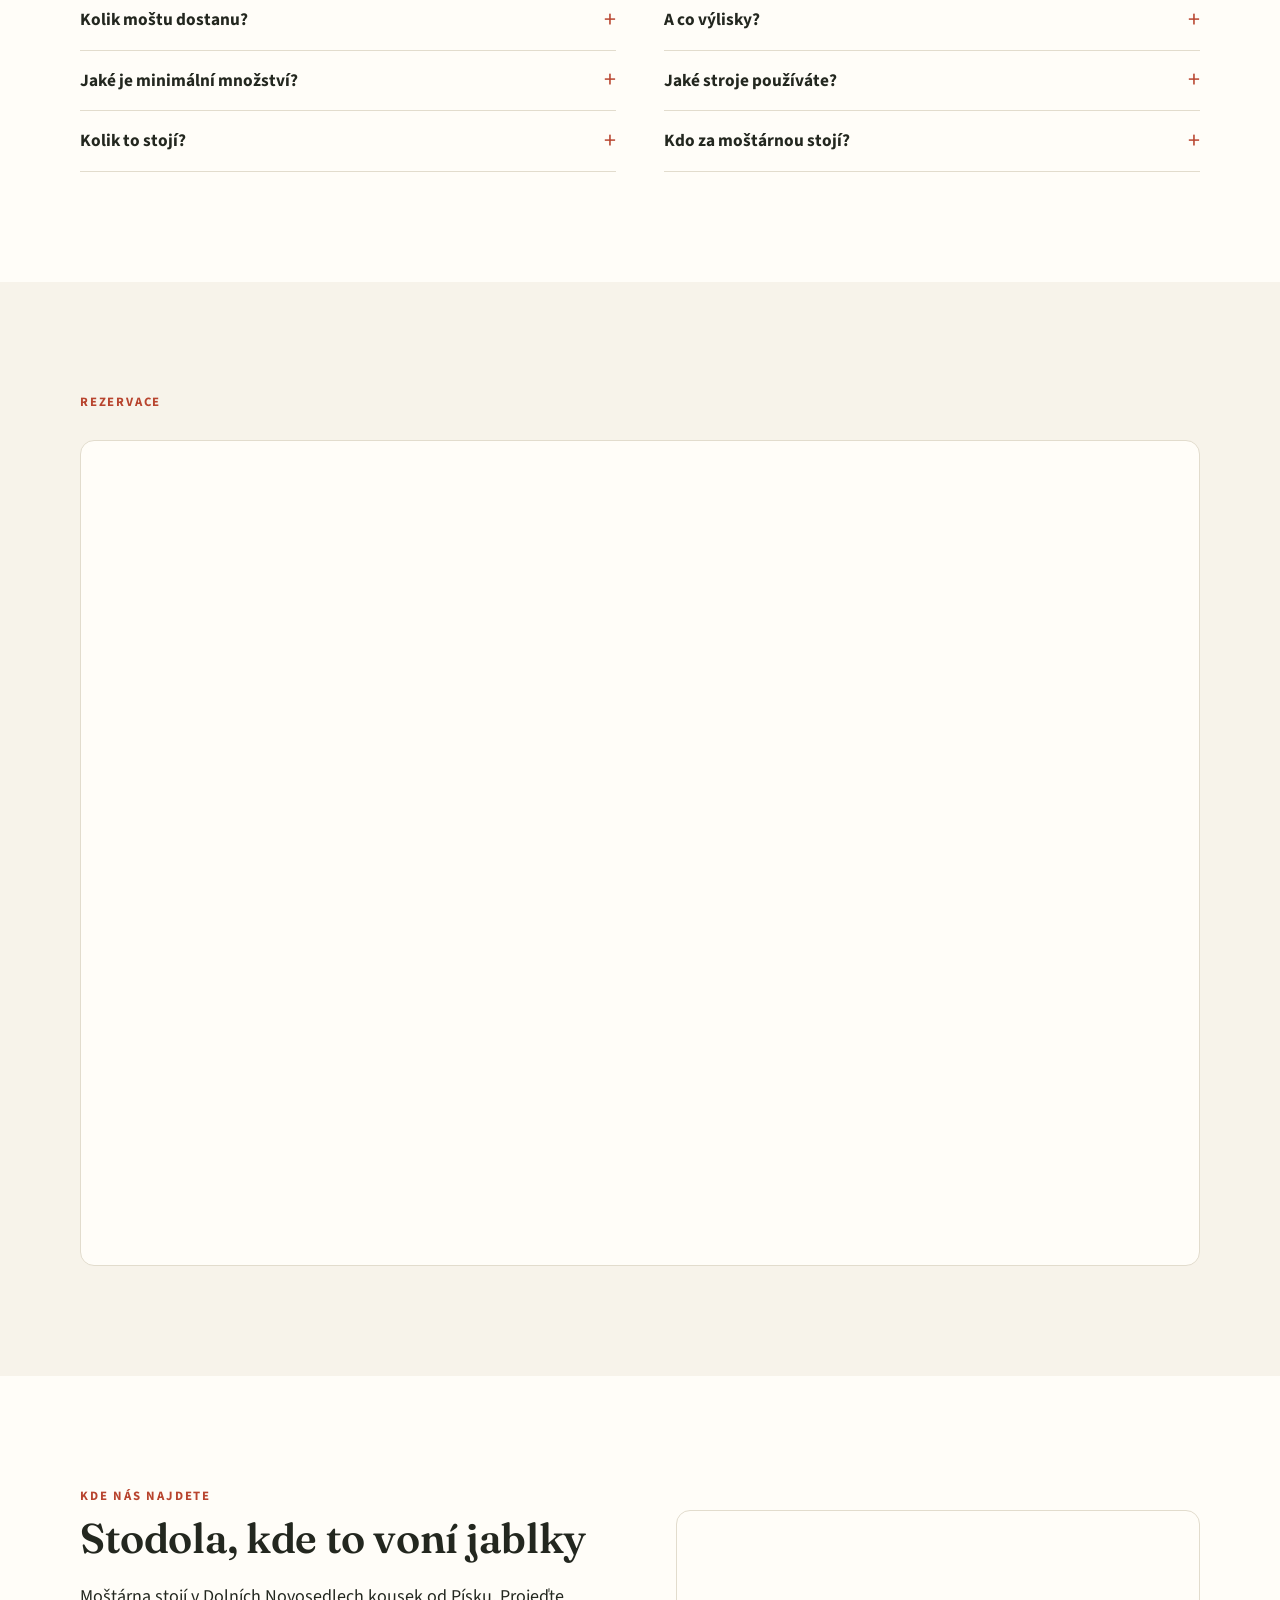
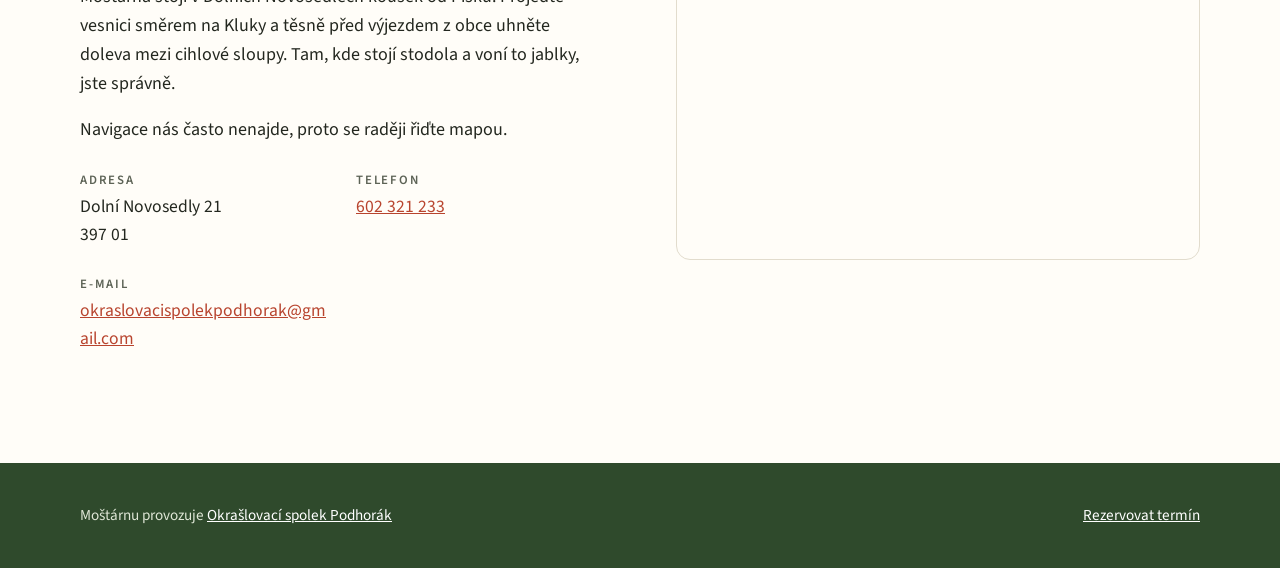
==== commit 87e4e87f: "Bez telefonu u spolku, rezervace bez úvodního textu Co-Authored-By: Claude Opus 5.5 <noreply@anthrop" ====
--- a/mostarna/index.html
+++ b/mostarna/index.html
@@ -132,8 +132,6 @@
 <section id="rezervace">
   <div class="wrap">
     <div class="eyebrow">Rezervace</div>
-    <h2>Vyberte si termín</h2>
-    <p style="color:var(--muted);max-width:60ch">Vyberte si volný čas v kalendáři. Kdyby se kalendář nenačetl, zavolejte nám na <a href="tel:+420602321233">602 321 233</a>.</p>
     <div class="booking">
       <div style="max-width:100%;height:800px;" class="reservanto-iframe" data-id="18848" data-resourceid="27231" data-serviceid="63495"></div>
     </div>
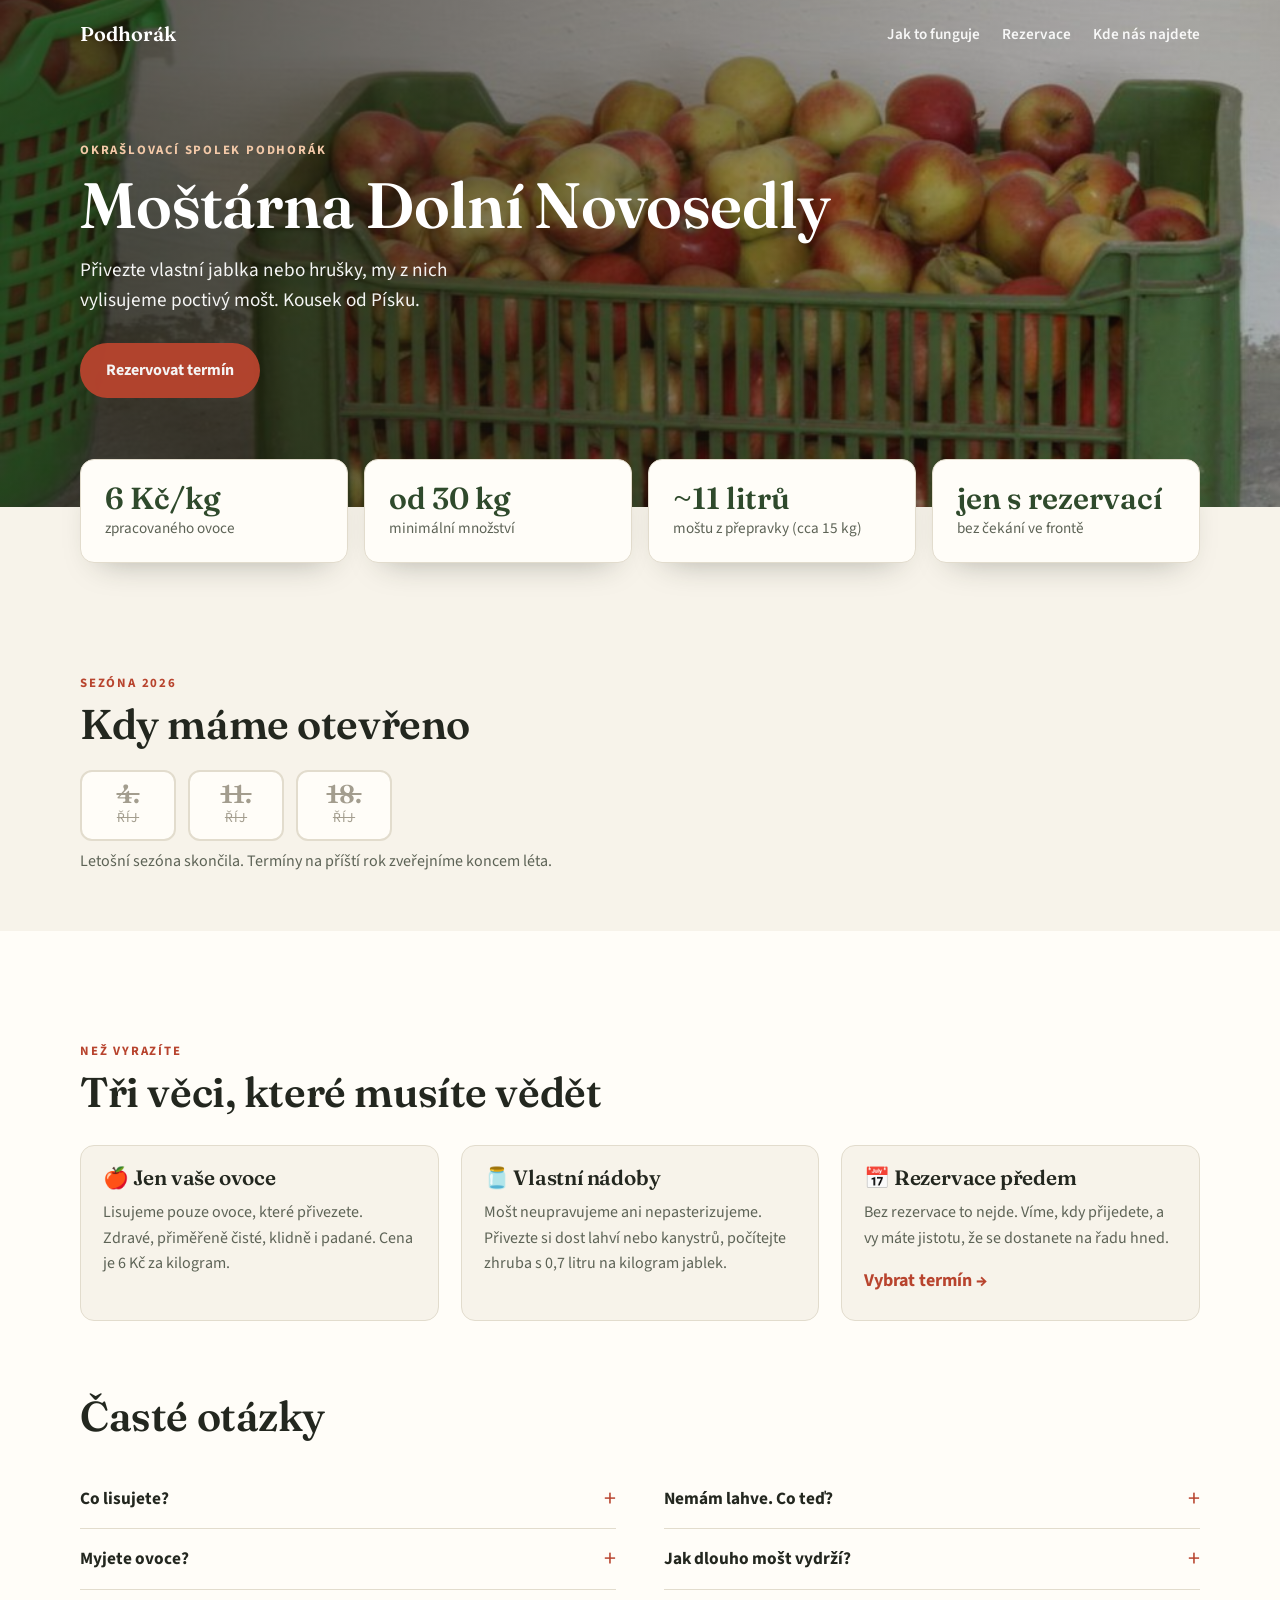
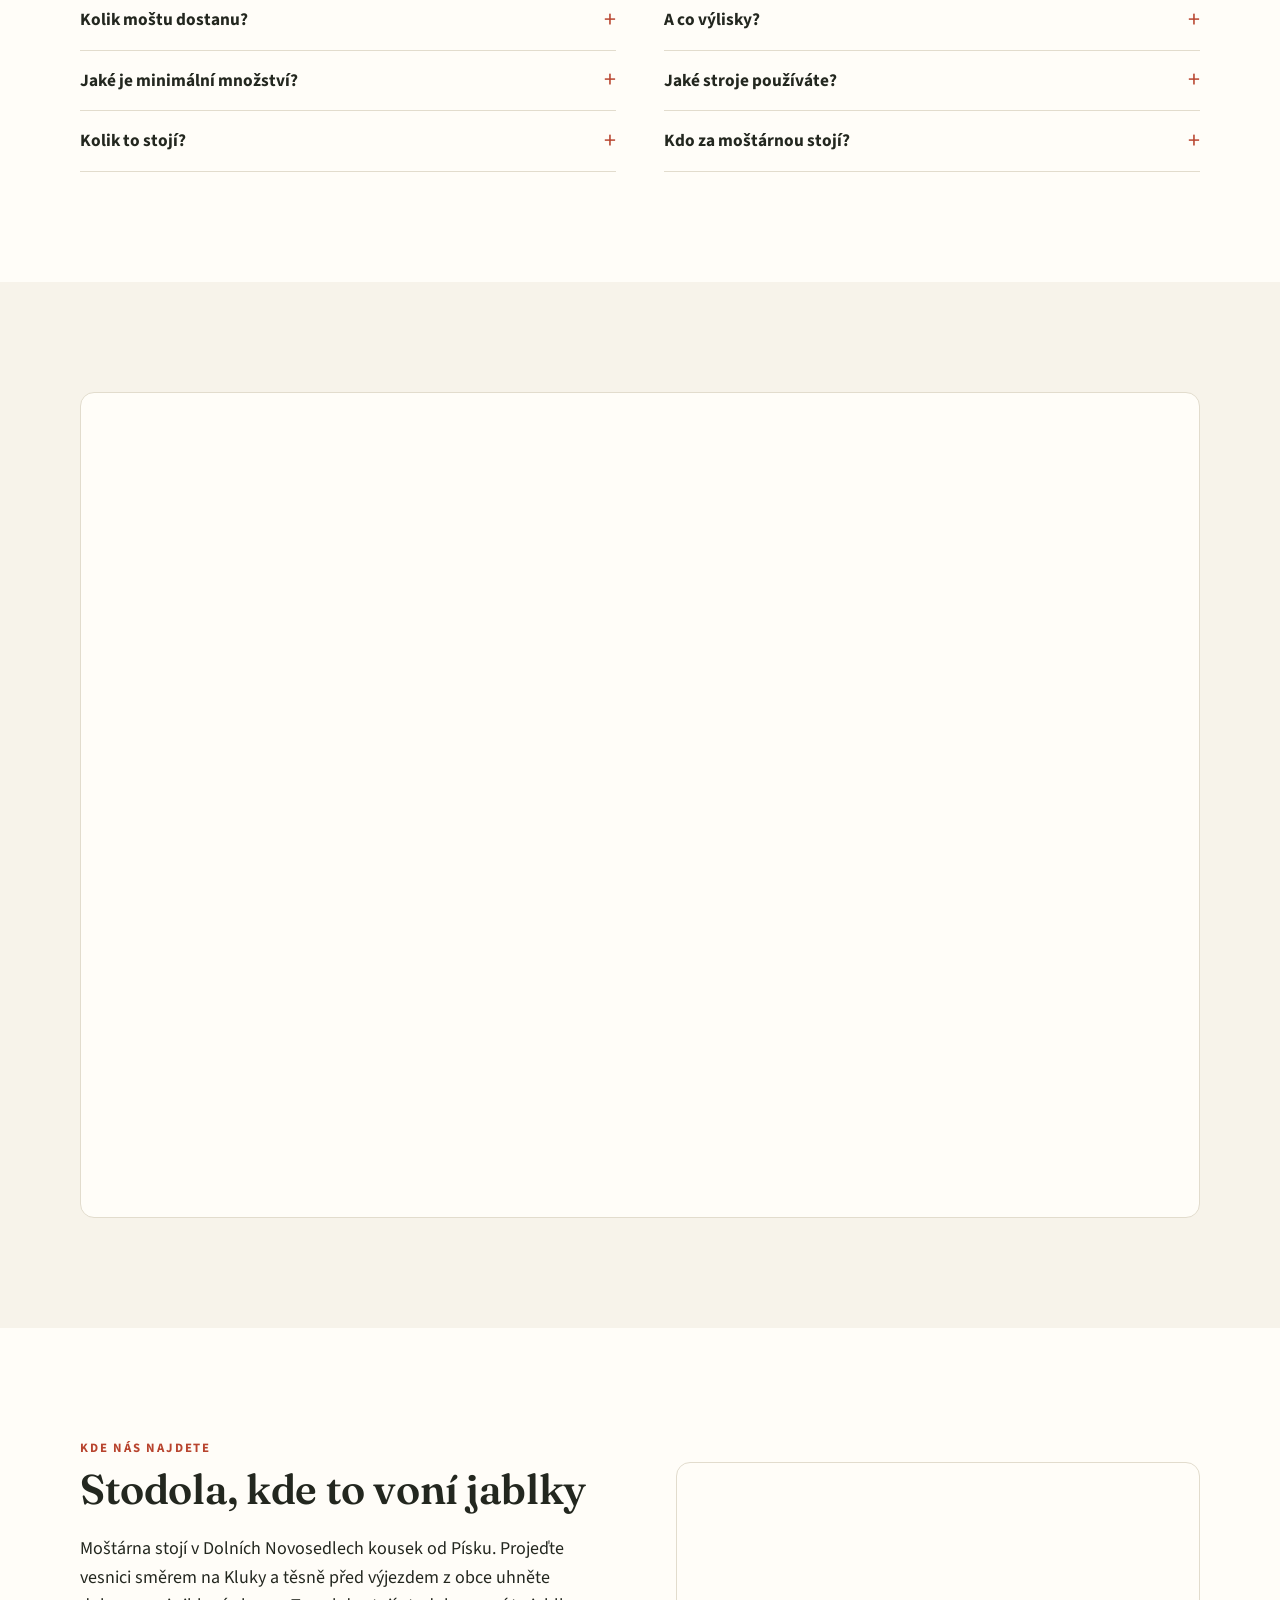
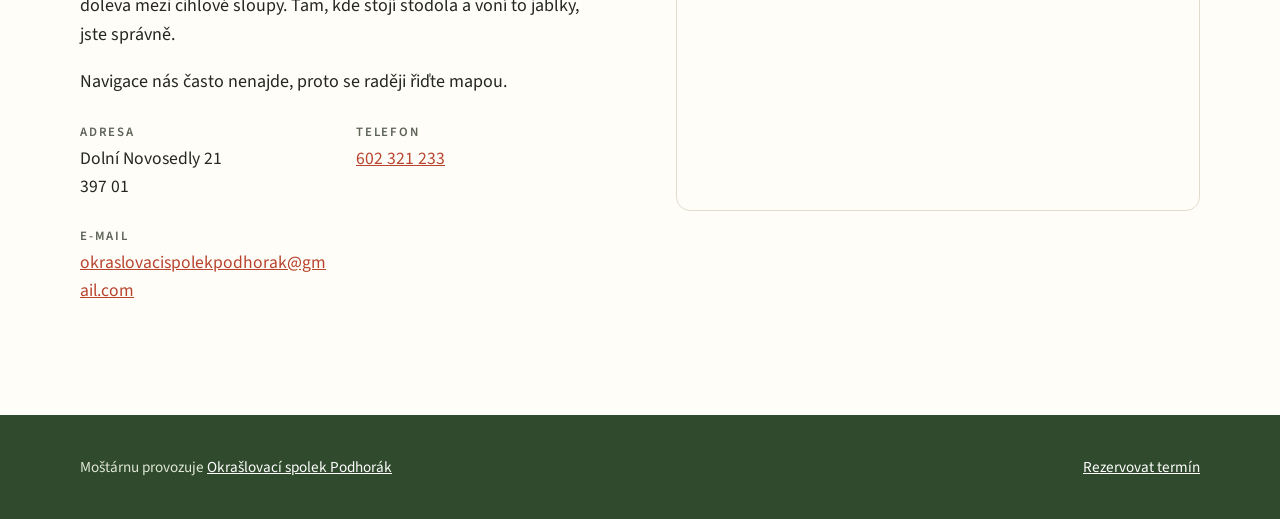
==== commit 17d10b6f: "Rezervace bez nadpisu Co-Authored-By: Claude Opus 5.5 <noreply@anthropic.com> Claude-Session: https:" ====
--- a/mostarna/index.html
+++ b/mostarna/index.html
@@ -131,8 +131,7 @@
 
 <section id="rezervace">
   <div class="wrap">
-    <div class="eyebrow">Rezervace</div>
-    <div class="booking">
+    <div class="booking" style="margin-top:0">
       <div style="max-width:100%;height:800px;" class="reservanto-iframe" data-id="18848" data-resourceid="27231" data-serviceid="63495"></div>
     </div>
   </div>
